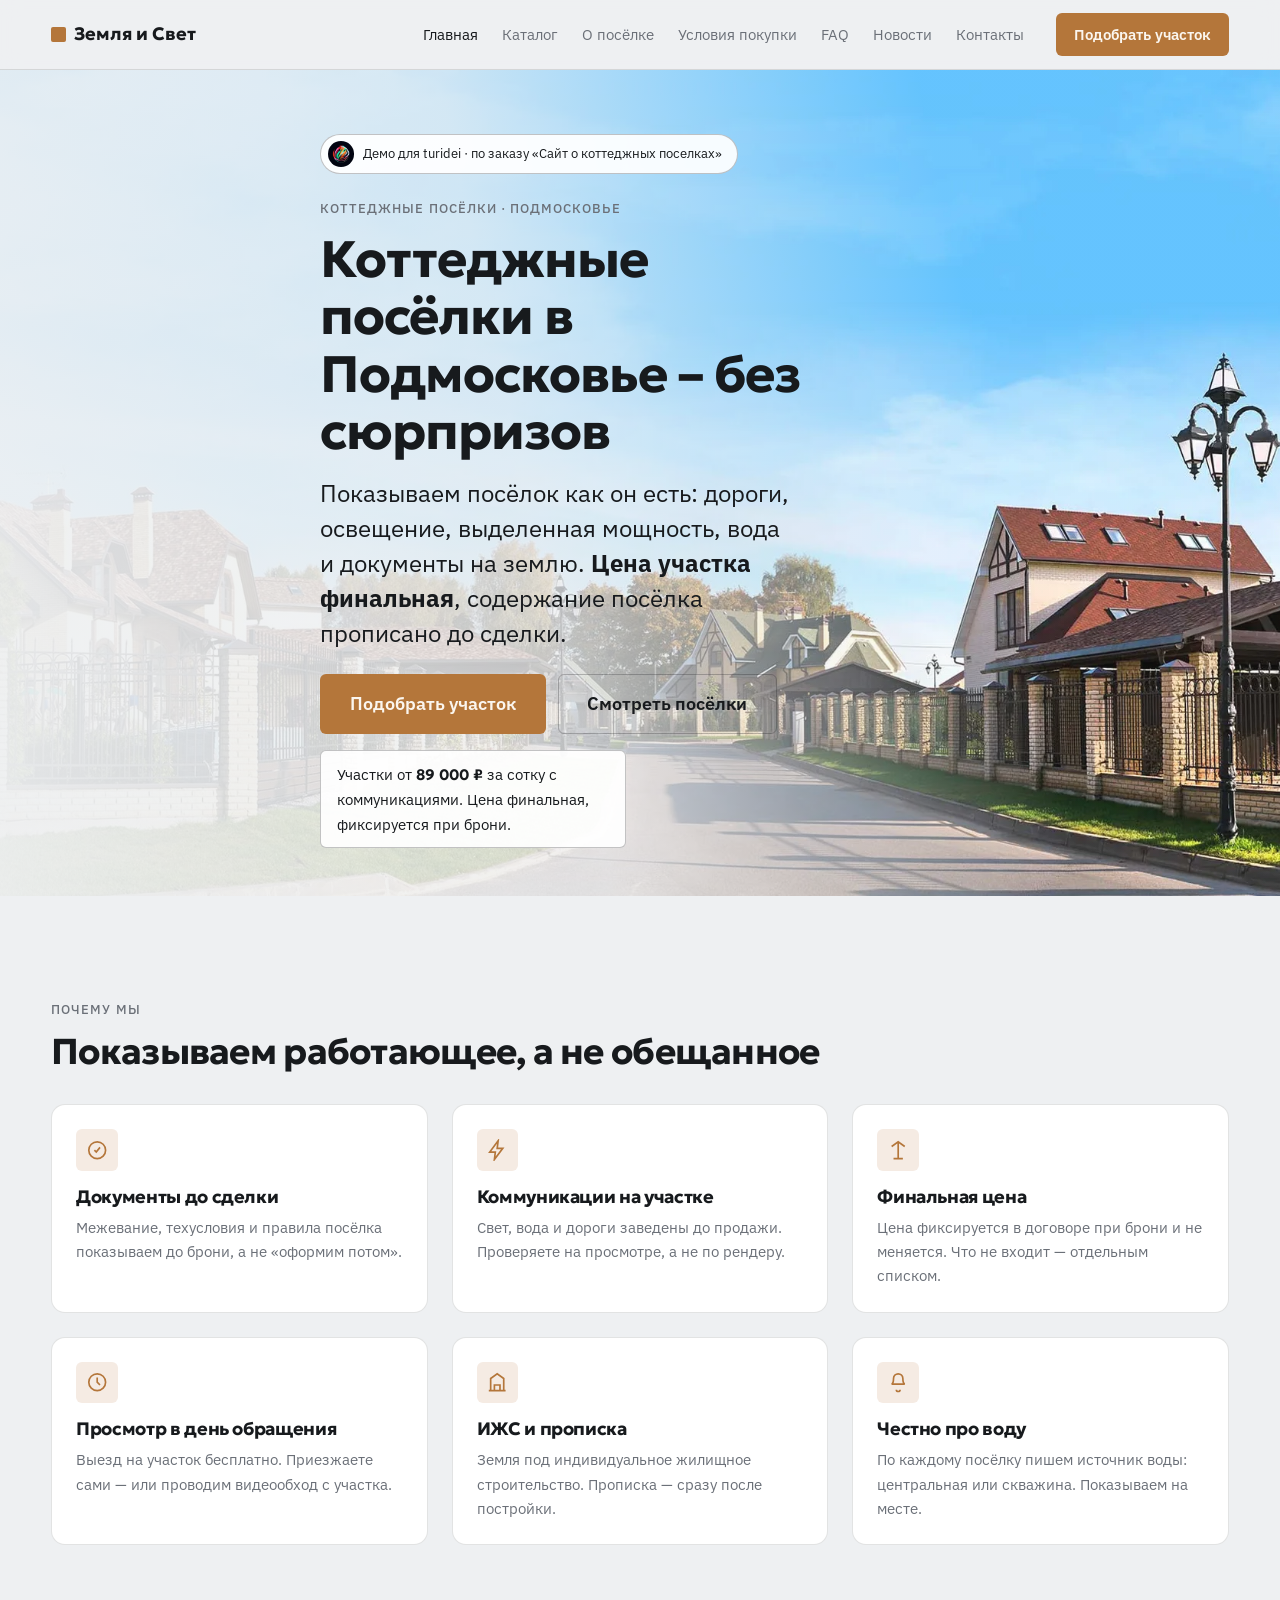
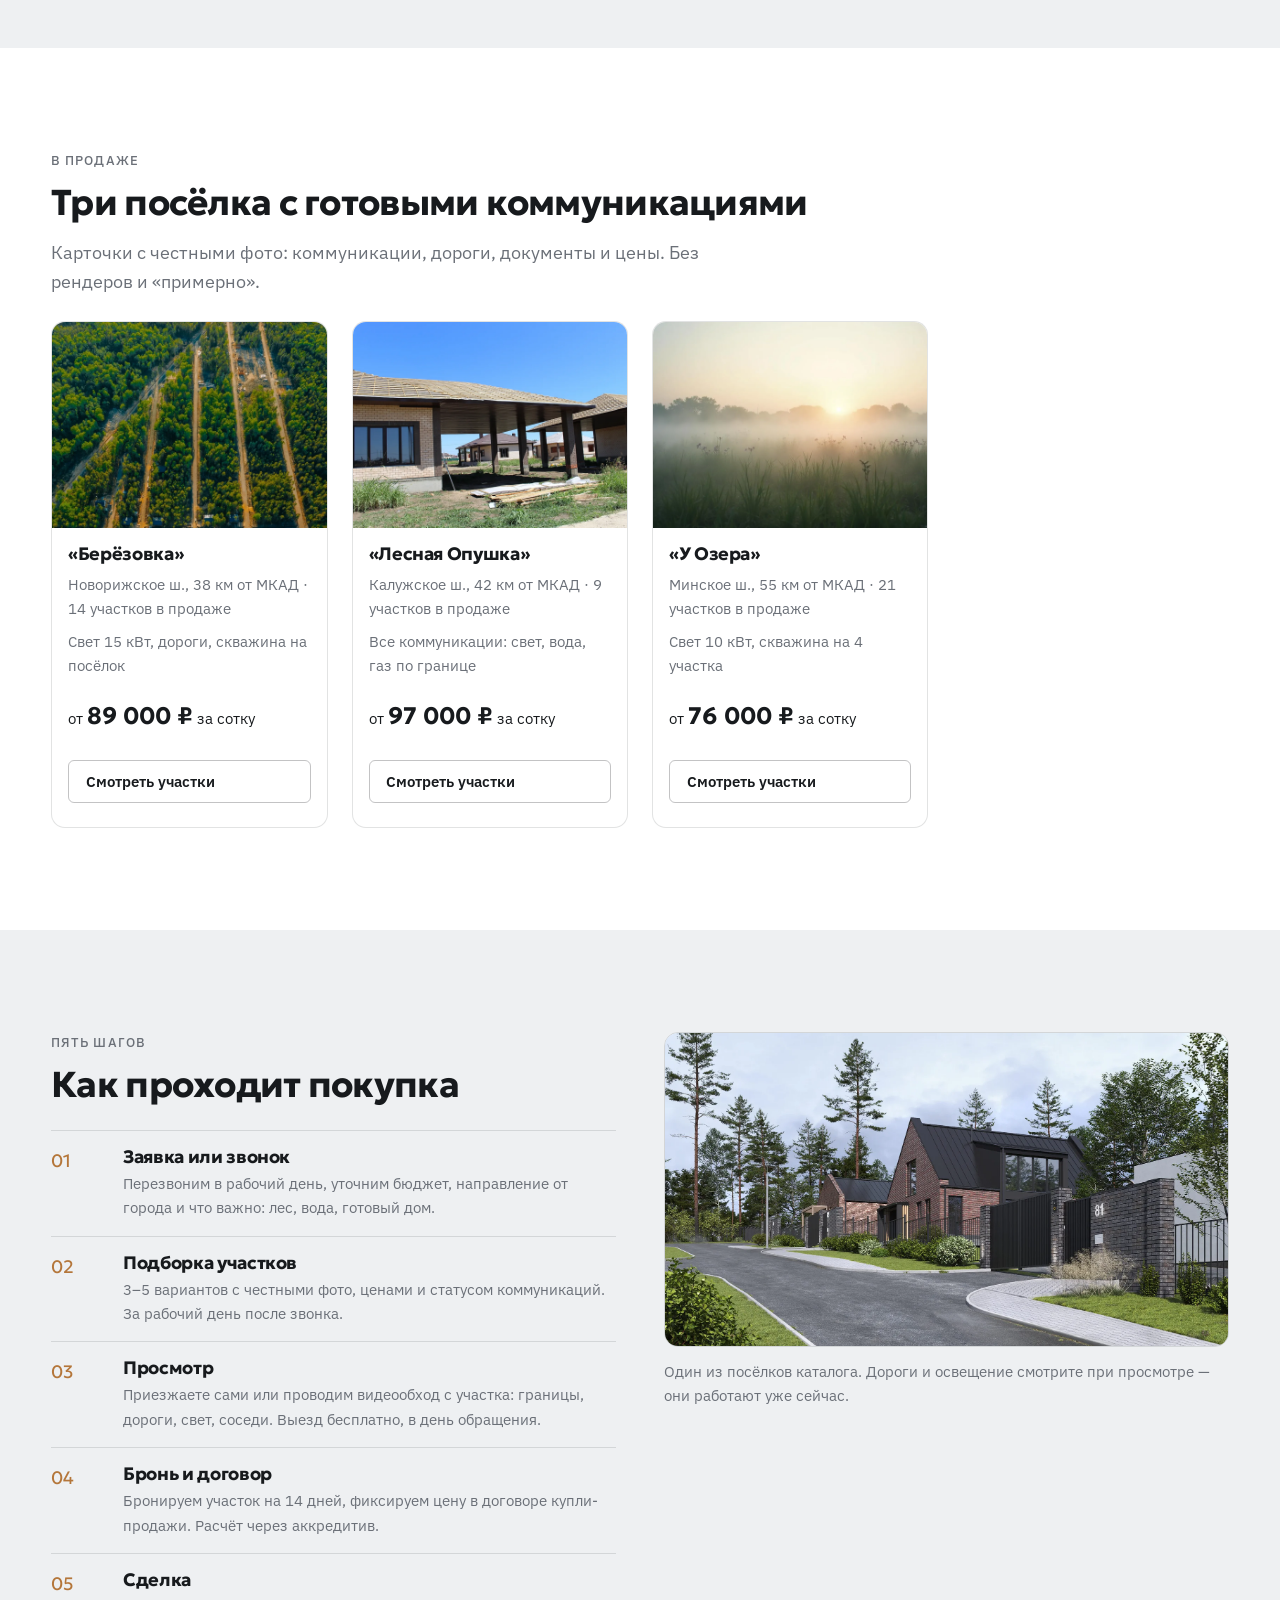
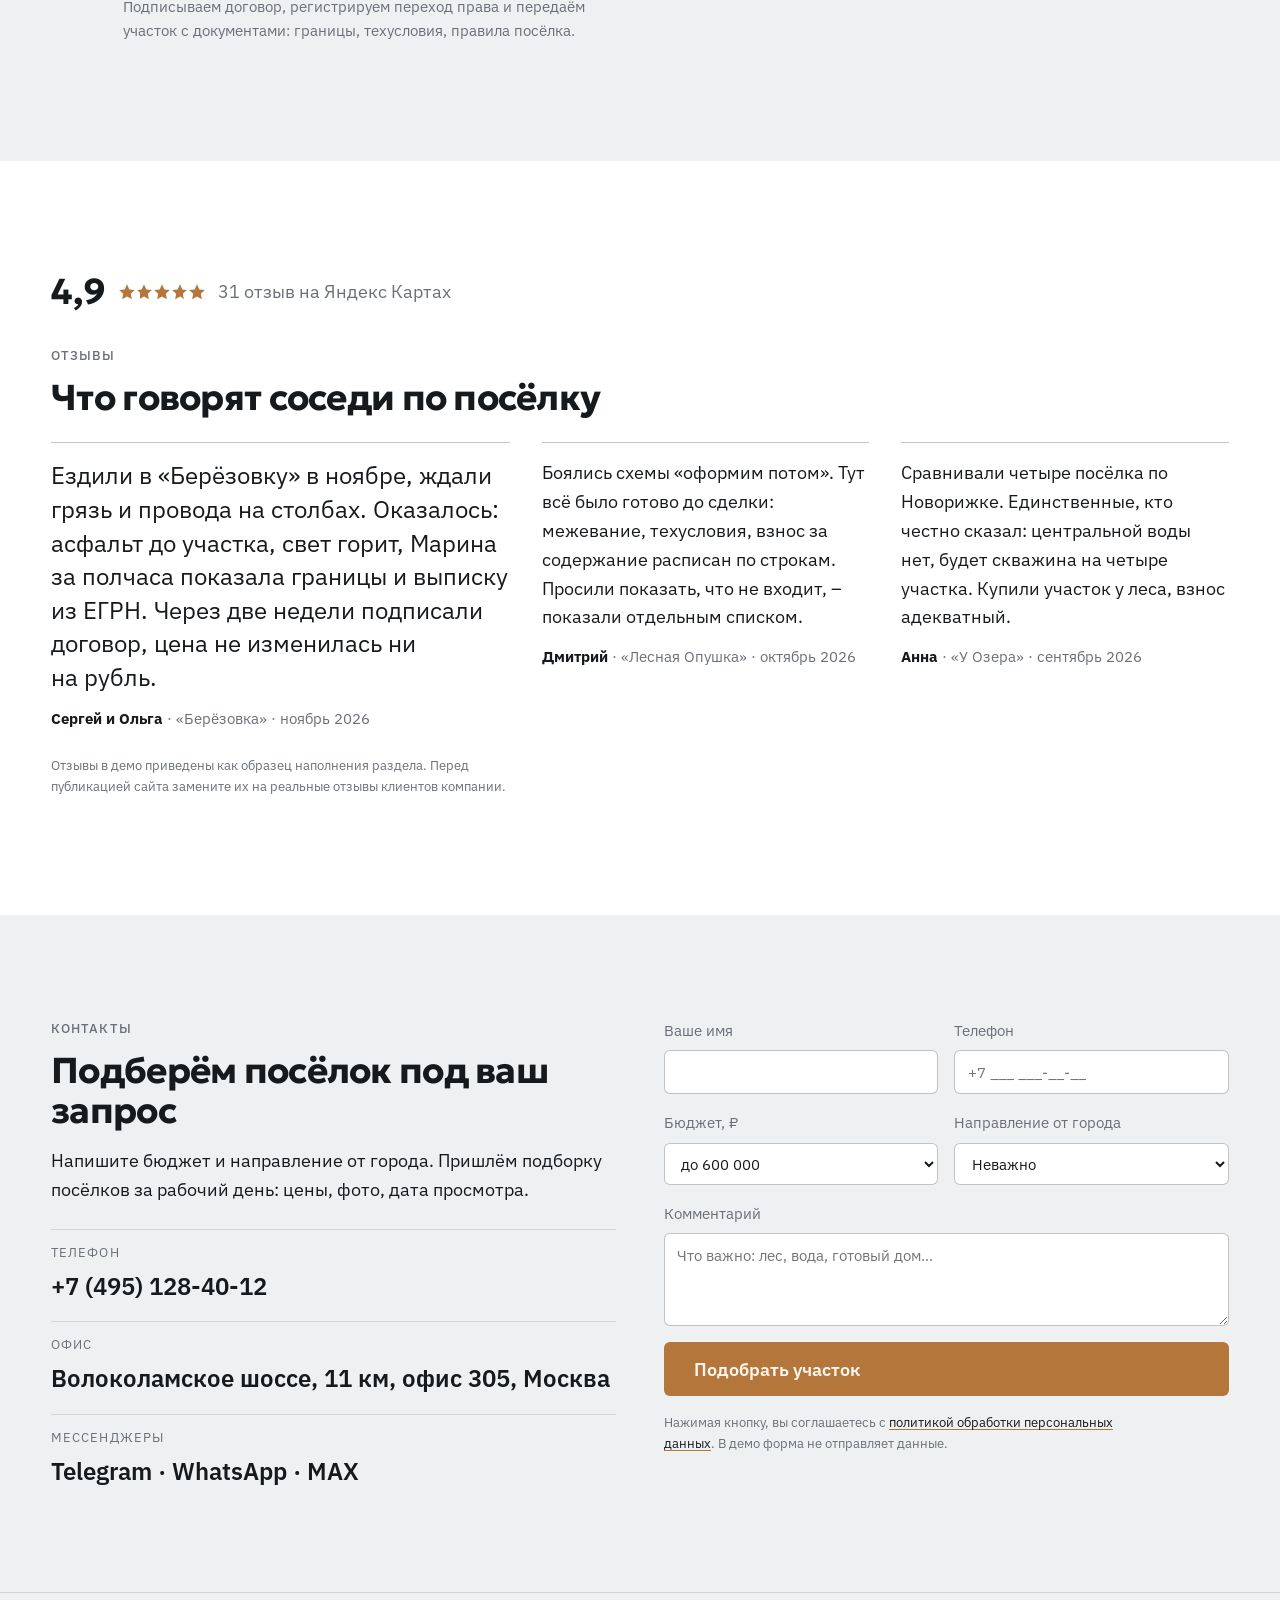
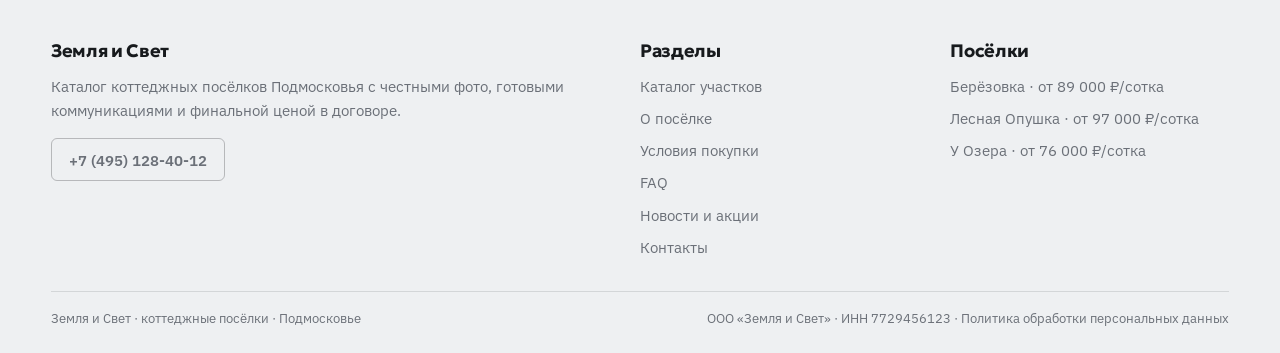
==== index.html @ a8922cd4 "Первая публикация 23.11 21:20" ====
<!DOCTYPE html>
<html lang="ru">
<head>
  <meta charset="UTF-8">
  <meta name="viewport" content="width=device-width, initial-scale=1">
  <title>Земля и Свет — коттеджные посёлки в Подмосковье с коммуникациями, участки от 89 000 ₽/сотка</title>
  <meta name="description" content="Каталог коттеджных посёлков Подмосковья: Берёзовка, Лесная Опушка, У Озера. Участки ИЖС с готовыми коммуникациями от 89 000 ₽ за сотку. Цена финальная, фиксируется в договоре.">
  <meta property="og:title" content="Земля и Свет — коттеджные посёлки в Подмосковье без сюрпризов">
  <meta property="og:description" content="Участки ИЖС с коммуникациями от 89 000 ₽/сотка. Дороги, свет, документы — показываем работающее, а не обещанное.">
  <meta property="og:type" content="website">
  <meta property="og:image" content="assets/og.jpg">
  <link rel="preconnect" href="https://fonts.googleapis.com">
  <link rel="preconnect" href="https://fonts.gstatic.com" crossorigin>
  <link href="https://fonts.googleapis.com/css2?family=Geologica:wght@500;600;700&family=IBM+Plex+Sans:wght@400;500;600&display=swap" rel="stylesheet">
  <link rel="icon" href="favicon.svg" type="image/svg+xml">
  <link rel="stylesheet" href="css/site.css">
  <style>
    /* главная: все тексты строго влево */
    main h1, main h2, main h3, main h4, main p, main li, main dd, main dt,
    main blockquote, main figcaption, main .label, main .field, main .btn, main td, main th { text-align: left; }
    /* колонка на всю ширину экрана: контент начинается от левого края */
    main .wrap, .site-header .wrap, .site-footer .wrap { width: calc(100% - 2 * var(--gutter)); }
    main h2, main .section > .wrap > .label { margin-left: 0; }
    /* преимущества: 3 колонки × 2 ряда */
    main .pros { grid-template-columns: repeat(3, 1fr); }
    @media (max-width: 900px) { main .pros { grid-template-columns: repeat(2, 1fr); } }
    @media (max-width: 560px) { main .pros { grid-template-columns: 1fr; } }
  </style>
  <script type="application/ld+json">
  {
    "@context": "https://schema.org",
    "@type": "RealEstateAgent",
    "name": "Земля и Свет",
    "description": "Каталог коттеджных посёлков Подмосковья с готовыми коммуникациями",
    "telephone": "+7 (495) 128-40-12",
    "address": { "@type": "PostalAddress", "addressLocality": "Москва", "streetAddress": "Волоколамское шоссе, 11 км, офис 305" },
    "areaServed": "Подмосковье"
  }
  </script>
</head>
<body data-nav="index">

<header class="site-header">
  <div class="wrap site-header__in">
    <a class="logo" href="index.html"><i aria-hidden="true"></i>Земля и Свет</a>
    <button class="nav-toggle" type="button" aria-expanded="false" aria-controls="site-nav">Меню</button>
    <nav class="site-nav" id="site-nav" aria-label="Основная навигация">
      <a href="index.html" data-nav="index">Главная</a>
      <a href="catalog.html" data-nav="catalog">Каталог</a>
      <a href="poselok.html" data-nav="poselok">О посёлке</a>
      <a href="terms.html" data-nav="terms">Условия покупки</a>
      <a href="faq.html" data-nav="faq">FAQ</a>
      <a href="news.html" data-nav="news">Новости</a>
      <a href="contacts.html" data-nav="contacts">Контакты</a>
    </nav>
    <a class="btn btn--sm" href="catalog.html">Подобрать участок</a>
  </div>
</header>

<main>
  <!-- HERO -->
  <section class="hero" aria-label="Коттеджные посёлки в Подмосковье">
    <div class="hero__img">
      <img src="assets/cover.webp" alt="Улица коттеджного посёлка: дома, заборы, фонари, чистая дорога" fetchpriority="high">
    </div>
    <div class="hero__scrim"></div>
    <div class="wrap hero__body">
      <p class="demo-for"><img src="assets/zakazchik.jpg" alt="">Демо для turidei · по заказу «Сайт о коттеджных поселках»</p>
      <span class="label">Коттеджные посёлки · Подмосковье</span>
      <h1>Коттеджные посёлки в Подмосковье – без сюрпризов</h1>
      <p class="lead">Показываем посёлок как он есть: дороги, освещение, выделенная мощность, вода и документы на землю. <b>Цена участка финальная</b>, содержание посёлка прописано до сделки.</p>
      <div class="hero__cta">
        <a class="btn" href="catalog.html">Подобрать участок</a>
        <a class="btn btn--ghost" href="poselok.html">Смотреть посёлки</a>
      </div>
      <p class="hero__price">Участки от <b>89 000 ₽</b> за сотку с коммуникациями. <span>Цена финальная, фиксируется при брони.</span></p>
    </div>
  </section>

  <!-- ПРЕИМУЩЕСТВА -->
  <section class="section" aria-label="Преимущества">
    <div class="wrap">
      <span class="label">Почему мы</span>
      <h2>Показываем работающее, а не обещанное</h2>
      <div class="pros" style="margin-top: var(--s6)">
        <div class="pros__item">
          <div class="pros__icon" aria-hidden="true"><svg viewBox="0 0 24 24" fill="none" stroke="currentColor" stroke-width="1.8"><path d="M9 12l2 2 4-5"/><circle cx="12" cy="12" r="9"/></svg></div>
          <h3>Документы до сделки</h3>
          <p>Межевание, техусловия и правила посёлка показываем до брони, а не «оформим потом».</p>
        </div>
        <div class="pros__item">
          <div class="pros__icon" aria-hidden="true"><svg viewBox="0 0 24 24" fill="none" stroke="currentColor" stroke-width="1.8"><path d="M13 2L4 14h6l-1 8 9-12h-6z"/></svg></div>
          <h3>Коммуникации на участке</h3>
          <p>Свет, вода и дороги заведены до продажи. Проверяете на просмотре, а не по рендеру.</p>
        </div>
        <div class="pros__item">
          <div class="pros__icon" aria-hidden="true"><svg viewBox="0 0 24 24" fill="none" stroke="currentColor" stroke-width="1.8"><path d="M12 3v18M5 8l7-5 7 5M7 21h10"/></svg></div>
          <h3>Финальная цена</h3>
          <p>Цена фиксируется в договоре при брони и не меняется. Что не входит — отдельным списком.</p>
        </div>
        <div class="pros__item">
          <div class="pros__icon" aria-hidden="true"><svg viewBox="0 0 24 24" fill="none" stroke="currentColor" stroke-width="1.8"><circle cx="12" cy="12" r="9"/><path d="M12 7v5l3 3"/></svg></div>
          <h3>Просмотр в день обращения</h3>
          <p>Выезд на участок бесплатно. Приезжаете сами — или проводим видеообход с участка.</p>
        </div>
        <div class="pros__item">
          <div class="pros__icon" aria-hidden="true"><svg viewBox="0 0 24 24" fill="none" stroke="currentColor" stroke-width="1.8"><path d="M3 21h18M5 21V8l7-5 7 5v13M9 21v-6h6v6"/></svg></div>
          <h3>ИЖС и прописка</h3>
          <p>Земля под индивидуальное жилищное строительство. Прописка — сразу после постройки.</p>
        </div>
        <div class="pros__item">
          <div class="pros__icon" aria-hidden="true"><svg viewBox="0 0 24 24" fill="none" stroke="currentColor" stroke-width="1.8"><path d="M17 8a5 5 0 10-10 0c0 5-2 6-2 6h14s-2-1-2-6M10 20a2 2 0 004 0"/></svg></div>
          <h3>Честно про воду</h3>
          <p>По каждому посёлку пишем источник воды: центральная или скважина. Показываем на месте.</p>
        </div>
      </div>
    </div>
  </section>

  <!-- КАТАЛОГ ПОСЁЛКОВ -->
  <section class="section section--surface" aria-label="Посёлки в продаже">
    <div class="wrap">
      <span class="label">В продаже</span>
      <h2>Три посёлка с готовыми коммуникациями</h2>
      <p class="muted">Карточки с честными фото: коммуникации, дороги, документы и цены. Без рендеров и «примерно».</p>
      <div class="cards" id="village-cards" style="margin-top: var(--s5)"></div>
    </div>
  </section>

  <!-- КАК ПОКУПАЕМ -->
  <section class="section" aria-label="Как проходит покупка">
    <div class="wrap two-col">
      <div>
        <span class="label">Пять шагов</span>
        <h2>Как проходит покупка</h2>
        <ol class="steps" style="margin-top: var(--s5)">
          <li><div><h3>Заявка или звонок</h3><p>Перезвоним в рабочий день, уточним бюджет, направление от города и что важно: лес, вода, готовый дом.</p></div></li>
          <li><div><h3>Подборка участков</h3><p>3–5 вариантов с честными фото, ценами и статусом коммуникаций. За рабочий день после звонка.</p></div></li>
          <li><div><h3>Просмотр</h3><p>Приезжаете сами или проводим видеообход с участка: границы, дороги, свет, соседи. Выезд бесплатно, в день обращения.</p></div></li>
          <li><div><h3>Бронь и договор</h3><p>Бронируем участок на 14 дней, фиксируем цену в договоре купли-продажи. Расчёт через аккредитив.</p></div></li>
          <li><div><h3>Сделка</h3><p>Подписываем договор, регистрируем переход права и передаём участок с документами: границы, техусловия, правила посёлка.</p></div></li>
        </ol>
      </div>
      <figure class="figure">
        <img src="assets/house.webp" alt="Улица посёлка с домами: заборы, фонари, подъезд" loading="lazy">
        <figcaption>Один из посёлков каталога. Дороги и освещение смотрите при просмотре — они работают уже сейчас.</figcaption>
      </figure>
    </div>
  </section>

  <!-- ОТЗЫВЫ -->
  <section class="section section--surface" aria-label="Отзывы покупателей">
    <div class="wrap">
      <div class="reviews__rating">
        <span class="reviews__num">4,9</span>
        <span class="stars" role="img" aria-label="Оценка 4,9 из 5"></span>
        <span class="muted">31 отзыв на Яндекс Картах</span>
      </div>
      <span class="label">Отзывы</span>
      <h2>Что говорят соседи по посёлку</h2>
      <div class="reviews" id="review-list" style="margin-top: var(--s5)"></div>
      <p class="muted" style="margin-top: var(--s5); font-size: var(--t-xs)">Отзывы в демо приведены как образец наполнения раздела. Перед публикацией сайта замените их на реальные отзывы клиентов компании.</p>
    </div>
  </section>

  <!-- КОНТАКТ + ФОРМА -->
  <section class="section" id="zayavka" aria-label="Оставить заявку">
    <div class="wrap contact-grid">
      <div>
        <span class="label">Контакты</span>
        <h2>Подберём посёлок под ваш запрос</h2>
        <p>Напишите бюджет и направление от города. Пришлём подборку посёлков за рабочий день: цены, фото, дата просмотра.</p>
        <dl class="contact-list" style="margin-top: var(--s5)">
          <div><dt>Телефон</dt><dd><a href="tel:+74951284012">+7 (495) 128-40-12</a></dd></div>
          <div><dt>Офис</dt><dd>Волоколамское шоссе, 11 км, офис 305, Москва</dd></div>
          <div><dt>Мессенджеры</dt><dd><a href="https://t.me/zemlya_i_svet" rel="noopener">Telegram</a> · <a href="https://wa.me/74951284012" rel="noopener">WhatsApp</a> · <a href="https://max.ru/zemlya_i_svet" rel="noopener">MAX</a></dd></div>
        </dl>
      </div>
      <form class="form" data-demo-form action="#" method="post" aria-label="Форма заявки">
        <div class="form__fields" style="display: grid; gap: var(--s4)">
          <div class="form__row">
            <label class="field"><span>Ваше имя</span><input type="text" name="name" required autocomplete="name"></label>
            <label class="field"><span>Телефон</span><input type="tel" name="phone" required autocomplete="tel" placeholder="+7 ___ ___-__-__"></label>
          </div>
          <div class="form__row">
            <label class="field"><span>Бюджет, ₽</span>
              <select name="budget">
                <option>до 600 000</option>
                <option>600 000 – 900 000</option>
                <option>900 000 – 1 500 000</option>
                <option>с домом, от 8 000 000</option>
              </select>
            </label>
            <label class="field"><span>Направление от города</span>
              <select name="dir">
                <option>Неважно</option>
                <option>Новорижское шоссе</option>
                <option>Калужское шоссе</option>
                <option>Минское шоссе</option>
              </select>
            </label>
          </div>
          <label class="field"><span>Комментарий</span><textarea name="msg" rows="3" placeholder="Что важно: лес, вода, готовый дом…"></textarea></label>
          <button class="btn" type="submit">Подобрать участок</button>
          <p class="form__note">Нажимая кнопку, вы соглашаетесь с <a href="#politika">политикой обработки персональных данных</a>. В демо форма не отправляет данные.</p>
        </div>
        <p class="form__ok" role="status">Заявка принята. В рабочий день перезвоним, уточним запрос и пришлём подборку посёлков с ценами и датой просмотра.</p>
      </form>
    </div>
  </section>
</main>

<footer class="site-footer">
  <div class="wrap">
    <div class="site-footer__grid">
      <div>
        <h4>Земля и Свет</h4>
        <p class="muted">Каталог коттеджных посёлков Подмосковья с честными фото, готовыми коммуникациями и финальной ценой в договоре.</p>
        <a class="btn btn--ghost btn--sm" href="tel:+74951284012">+7 (495) 128-40-12</a>
      </div>
      <nav aria-label="Разделы сайта">
        <h4>Разделы</h4>
        <ul>
          <li><a href="catalog.html">Каталог участков</a></li>
          <li><a href="poselok.html">О посёлке</a></li>
          <li><a href="terms.html">Условия покупки</a></li>
          <li><a href="faq.html">FAQ</a></li>
          <li><a href="news.html">Новости и акции</a></li>
          <li><a href="contacts.html">Контакты</a></li>
        </ul>
      </nav>
      <nav aria-label="Посёлки">
        <h4>Посёлки</h4>
        <ul>
          <li><a href="catalog.html?village=berezovka">Берёзовка · от 89 000 ₽/сотка</a></li>
          <li><a href="catalog.html?village=lesnaya">Лесная Опушка · от 97 000 ₽/сотка</a></li>
          <li><a href="catalog.html?village=ozero">У Озера · от 76 000 ₽/сотка</a></li>
        </ul>
      </nav>
    </div>
    <div class="site-footer__foot">
      <span>Земля и Свет · коттеджные посёлки · Подмосковье</span>
      <span>ООО «Земля и Свет» · ИНН 7729456123 · <a href="#politika">Политика обработки персональных данных</a></span>
    </div>
  </div>
</footer>

<script src="js/data.js"></script>
<script>
  // карточки посёлков и отзывы рендерятся из единых данных
  (function () {
    var fmt = function (n) { return n.toLocaleString("ru-RU"); };
    document.getElementById("village-cards").innerHTML = window.SITE.villages.map(function (v) {
      return '<article class="card">' +
        '<div class="card__img"><img src="' + v.img + '" alt="Посёлок «' + v.name + '», ' + v.dir + '" loading="lazy"></div>' +
        '<div class="card__body">' +
        '<h3 class="card__title">«' + v.name + '»</h3>' +
        '<p class="card__meta">' + v.dir + ' · ' + v.lots + ' участков в продаже</p>' +
        '<p class="card__meta">' + v.comm + '</p>' +
        '<p class="card__price">от <b>' + fmt(v.priceFrom) + ' ₽</b> за сотку</p>' +
        '<a class="btn btn--ghost btn--sm" href="catalog.html?village=' + v.id + '">Смотреть участки</a>' +
        '</div></article>';
    }).join("");

    document.getElementById("review-list").innerHTML = window.SITE.reviews.map(function (r) {
      return '<figure class="reviews__item' + (r.big ? ' reviews__item--big' : '') + '">' +
        '<blockquote>' + r.text + '</blockquote>' +
        '<figcaption><b>' + r.name + '</b> · ' + r.where + ' · ' + r.when + '</figcaption></figure>';
    }).join("");
  })();
</script>
<script src="js/site.js"></script>
</body>
</html>
---- css/site.css ----
/* ============================================================================
   site.css – «Земля и Свет», каталог коттеджных посёлков Подмосковья
   Палитра «Бумага и дерево». Одна гарнитура для заголовков, одна для текста.
   ========================================================================== */
:root {
  --canvas: #eef0f2;
  --surface: #ffffff;
  --ink: #171a1d;
  --ink-soft: #6b7078;
  --accent: #b4763a;
  --accent-ink: #fbf6ef;
  --hair: rgb(23 26 29 / .12);
  --hair-strong: rgb(23 26 29 / .26);
  --font-display: "Geologica", "Arial", system-ui, sans-serif;
  --font-text: "IBM Plex Sans", "Segoe UI", system-ui, sans-serif;
  --t-xs: clamp(0.75rem, 0.72rem + 0.15vw, 0.82rem);
  --t-sm: clamp(0.875rem, 0.84rem + 0.18vw, 0.95rem);
  --t-base: clamp(1rem, 0.96rem + 0.22vw, 1.125rem);
  --t-lg: clamp(1.2rem, 1.1rem + 0.5vw, 1.5rem);
  --t-xl: clamp(1.6rem, 1.35rem + 1.2vw, 2.25rem);
  --t-2xl: clamp(2rem, 1.5rem + 2.4vw, 3.2rem);
  --s1: .25rem; --s2: .5rem; --s3: .75rem; --s4: 1rem; --s5: 1.5rem;
  --s6: 2rem; --s7: 3rem; --s8: 4rem; --s9: 6rem;
  --gutter: clamp(1.25rem, 4vw, 4rem);
  --section: clamp(3.5rem, 8vw, 7rem);
  --radius: 6px;
  --radius-lg: 14px;
  --shadow: 0 1px 2px rgb(23 26 29 / .08), 0 6px 18px rgb(23 26 29 / .08);
  --shadow-lg: 0 2px 6px rgb(23 26 29 / .10), 0 18px 48px rgb(23 26 29 / .14);
  --measure: 62ch;
}

*, *::before, *::after { box-sizing: border-box; }
html { scroll-behavior: smooth; }
body {
  margin: 0;
  background: var(--canvas);
  color: var(--ink);
  font-family: var(--font-text);
  font-size: var(--t-base);
  line-height: 1.6;
  -webkit-font-smoothing: antialiased;
}
img { max-width: 100%; height: auto; display: block; }
a { color: var(--ink); text-decoration-color: var(--accent); text-underline-offset: .18em; }
a:hover { color: var(--accent); }
h1, h2, h3, h4 { font-family: var(--font-display); line-height: 1.12; margin: 0 0 var(--s4); letter-spacing: -0.02em; }
h1 { font-size: var(--t-2xl); }
h2 { font-size: var(--t-xl); }
h3 { font-size: var(--t-lg); }
p { margin: 0 0 var(--s4); max-width: var(--measure); }

.wrap { width: min(100% - 2 * var(--gutter), 76rem); margin-inline: auto; }
.section { padding-block: var(--section); }
.section--tight { padding-block: calc(var(--section) / 2); }
.section--surface { background: var(--surface); }

.label {
  display: block; font-size: var(--t-xs); letter-spacing: .08em; text-transform: uppercase;
  color: var(--ink-soft); font-weight: 500; margin-bottom: var(--s3);
}
.lead { font-size: var(--t-lg); line-height: 1.45; }
.muted { color: var(--ink-soft); }

/* ---- кнопки ---------------------------------------------------------------- */
.btn {
  display: inline-block; padding: .8em 1.6em; border: 1px solid transparent; border-radius: var(--radius);
  background: var(--accent); color: var(--accent-ink); font-weight: 600; font-size: var(--t-base);
  font-family: var(--font-text); text-decoration: none; cursor: pointer; text-align: center;
  transition: transform .15s ease, box-shadow .15s ease;
}
.btn:hover { transform: translateY(-1px); box-shadow: var(--shadow); color: var(--accent-ink); }
.btn--ghost { background: transparent; color: var(--ink); border-color: var(--hair-strong); }
.btn--ghost:hover { color: var(--accent); border-color: var(--accent); }
.btn--sm { padding: .55em 1.1em; font-size: var(--t-sm); }
.btn--block { display: block; width: 100%; }

/* ---- шапка ----------------------------------------------------------------- */
.site-header {
  position: sticky; top: 0; z-index: 50;
  background: color-mix(in oklab, var(--canvas) 88%, transparent);
  backdrop-filter: blur(10px);
  border-bottom: 1px solid var(--hair);
}
.site-header__in { display: flex; align-items: center; gap: var(--s5); padding-block: .8rem; }
.logo { font-family: var(--font-display); font-weight: 700; font-size: var(--t-base); text-decoration: none; display: inline-flex; align-items: center; gap: .5rem; }
.logo i { width: .8em; height: .8em; background: var(--accent); display: inline-block; border-radius: 2px; }
.site-nav { display: flex; gap: var(--s5); margin-left: auto; font-size: var(--t-sm); }
.site-nav a { text-decoration: none; color: var(--ink-soft); }
.site-nav a:hover, .site-nav a[aria-current] { color: var(--ink); }
.site-header .btn { margin-left: var(--s2); }
.nav-toggle { display: none; }

@media (max-width: 900px) {
  .site-header__in { flex-wrap: wrap; }
  .nav-toggle {
    display: inline-flex; margin-left: auto; background: none; border: 1px solid var(--hair-strong);
    border-radius: var(--radius); padding: .45rem .7rem; font: inherit; font-size: var(--t-sm); cursor: pointer;
  }
  .site-nav {
    display: none; flex-direction: column; gap: var(--s3); width: 100%;
    padding-block: var(--s3); border-top: 1px solid var(--hair);
  }
  .site-nav.is-open { display: flex; }
  .site-header .btn { display: none; }
}

/* ---- подвал ---------------------------------------------------------------- */
.site-footer { border-top: 1px solid var(--hair); padding-block: var(--s7) var(--s5); font-size: var(--t-sm); }
.site-footer__grid { display: grid; grid-template-columns: 2fr 1fr 1fr; gap: var(--s6); }
.site-footer h4 { font-size: var(--t-base); margin-bottom: var(--s3); }
.site-footer ul { list-style: none; margin: 0; padding: 0; display: grid; gap: var(--s2); }
.site-footer a { text-decoration: none; color: var(--ink-soft); }
.site-footer a:hover { color: var(--accent); }
.site-footer__foot { margin-top: var(--s6); padding-top: var(--s4); border-top: 1px solid var(--hair); color: var(--ink-soft); font-size: var(--t-xs); display: flex; flex-wrap: wrap; gap: var(--s3) var(--s6); justify-content: space-between; }
@media (max-width: 760px) { .site-footer__grid { grid-template-columns: 1fr; } }

/* ---- hero ------------------------------------------------------------------ */
.hero { position: relative; min-height: min(88svh, 46rem); display: flex; align-items: flex-end; overflow: clip; }
.hero__img { position: absolute; inset: 0; }
.hero__img img { width: 100%; height: 100%; object-fit: cover; object-position: 62% 50%; }
.hero__scrim { position: absolute; inset: 0; background: linear-gradient(78deg, rgb(238 240 242 / .96) 0%, rgb(238 240 242 / .78) 42%, rgb(238 240 242 / .05) 75%); }
.hero__body { position: relative; padding-block: var(--s8) var(--s6); max-width: 40rem; }
.hero h1 { font-size: var(--t-2xl); max-width: 15ch; }
.hero .lead { max-width: 34ch; }
.hero__cta { display: flex; flex-wrap: wrap; gap: var(--s3); align-items: center; margin-top: var(--s5); }
.hero__price {
  margin-top: var(--s4); padding: .7rem 1rem; background: rgb(255 255 255 / .92);
  border: 1px solid var(--hair-strong); border-radius: var(--radius); max-width: 34ch; font-size: var(--t-sm);
}
.hero__price b { font-family: var(--font-display); white-space: nowrap; }

/* ---- преимущества: иконки + текст ------------------------------------------ */
.pros { display: grid; grid-template-columns: repeat(auto-fit, minmax(15rem, 1fr)); gap: var(--s5); }
.pros__item { background: var(--surface); border: 1px solid var(--hair); border-radius: var(--radius-lg); padding: var(--s5); }
.pros__icon { width: 2.6rem; height: 2.6rem; border-radius: var(--radius); background: color-mix(in oklab, var(--accent) 14%, var(--surface)); color: var(--accent); display: grid; place-items: center; margin-bottom: var(--s4); }
.pros__icon svg { width: 1.4rem; height: 1.4rem; }
.pros__item h3 { font-size: var(--t-base); margin-bottom: var(--s2); }
.pros__item p { font-size: var(--t-sm); color: var(--ink-soft); margin: 0; }

/* ---- карточки участков/посёлков -------------------------------------------- */
.cards { display: grid; grid-template-columns: repeat(auto-fill, minmax(17rem, 1fr)); gap: var(--s5); }
.card {
  background: var(--surface); border: 1px solid var(--hair); border-radius: var(--radius-lg);
  overflow: hidden; display: flex; flex-direction: column; transition: transform .15s ease, box-shadow .15s ease;
}
.card:hover { transform: translateY(-2px); box-shadow: var(--shadow-lg); }
.card__img { aspect-ratio: 4 / 3; overflow: hidden; }
.card__img img { width: 100%; height: 100%; object-fit: cover; }
.card__body { padding: var(--s4) var(--s4) var(--s5); display: flex; flex-direction: column; gap: var(--s2); flex: 1; }
.card__title { font-family: var(--font-display); font-size: var(--t-base); margin: 0; }
.card__meta { font-size: var(--t-sm); color: var(--ink-soft); margin: 0; }
.card__price { margin-top: auto; padding-top: var(--s3); font-size: var(--t-sm); }
.card__price b { font-family: var(--font-display); font-size: var(--t-lg); white-space: nowrap; }

/* ---- фильтры каталога ------------------------------------------------------- */
.filters { background: var(--surface); border: 1px solid var(--hair); border-radius: var(--radius-lg); padding: var(--s5); margin-bottom: var(--s6); }
.filters__grid { display: grid; grid-template-columns: repeat(auto-fit, minmax(11rem, 1fr)); gap: var(--s4); align-items: end; }
.field { display: grid; gap: var(--s2); font-size: var(--t-sm); }
.field span { color: var(--ink-soft); }
.field input, .field select, .field textarea {
  font: inherit; padding: .6em .8em; border: 1px solid var(--hair-strong); border-radius: var(--radius);
  background: var(--surface); color: var(--ink); width: 100%;
}
.field input:focus, .field select:focus, .field textarea:focus { outline: 2px solid var(--accent); outline-offset: -1px; }
.filters__result { margin-top: var(--s4); font-size: var(--t-sm); color: var(--ink-soft); }

/* ---- детальная страница ----------------------------------------------------- */
.gallery { display: grid; grid-template-columns: 2fr 1fr 1fr; grid-template-rows: repeat(2, 1fr); gap: var(--s3); }
.gallery__item { overflow: hidden; border-radius: var(--radius); border: 1px solid var(--hair); }
.gallery__item img { width: 100%; height: 100%; object-fit: cover; }
.gallery__item:first-child { grid-row: 1 / span 2; }
@media (max-width: 700px) { .gallery { grid-template-columns: 1fr 1fr; } .gallery__item:first-child { grid-column: 1 / -1; grid-row: auto; } }
.specs { display: grid; grid-template-columns: repeat(auto-fit, minmax(13rem, 1fr)); gap: var(--s3) var(--s6); }
.specs div { padding-block: var(--s3); border-top: 1px solid var(--hair); font-size: var(--t-sm); }
.specs dt { color: var(--ink-soft); }
.specs dd { margin: var(--s1) 0 0; font-weight: 600; }
.breadcrumbs { font-size: var(--t-xs); color: var(--ink-soft); margin-bottom: var(--s4); }
.breadcrumbs a { color: var(--ink-soft); text-decoration: none; }
.breadcrumbs a:hover { color: var(--accent); }

/* ---- формы ------------------------------------------------------------------ */
.form { display: grid; gap: var(--s4); }
.form__row { display: grid; grid-template-columns: 1fr 1fr; gap: var(--s4); }
@media (max-width: 600px) { .form__row { grid-template-columns: 1fr; } }
.form__note { font-size: var(--t-xs); color: var(--ink-soft); }
.form__ok { display: none; padding: var(--s4) var(--s5); border: 1px solid color-mix(in oklab, var(--accent) 45%, transparent); background: color-mix(in oklab, var(--accent) 10%, var(--surface)); border-radius: var(--radius); }
.form.is-sent .form__ok { display: block; }
.form.is-sent .form__fields { display: none; }

/* ---- отзывы ----------------------------------------------------------------- */
.reviews { display: grid; grid-template-columns: 1.4fr 1fr 1fr; gap: var(--s6); }
.reviews__item { margin: 0; padding-top: var(--s4); border-top: 1px solid var(--hair-strong); }
.reviews__item--big blockquote { font-size: var(--t-lg); line-height: 1.4; }
.reviews blockquote { margin: 0; text-wrap: pretty; }
.reviews figcaption { margin-top: var(--s3); font-size: var(--t-sm); color: var(--ink-soft); }
.reviews figcaption b { color: var(--ink); }
.reviews__rating { display: flex; align-items: center; gap: var(--s3); margin-bottom: var(--s5); }
.reviews__num { font-family: var(--font-display); font-weight: 700; font-size: var(--t-xl); }
.stars { --r: 5; --size: 1.1rem; display: inline-block; width: calc(var(--size) * 5); height: var(--size);
  background: linear-gradient(90deg, var(--accent) calc(var(--r) / 5 * 100%), var(--hair-strong) 0);
  -webkit-mask: url("data:image/svg+xml,%3Csvg xmlns='http://www.w3.org/2000/svg' viewBox='0 0 20 20'%3E%3Cpath d='M10 1.5l2.6 5.6 6.1.7-4.5 4.2 1.2 6L10 15l-5.4 3 1.2-6L1.3 7.8l6.1-.7z'/%3E%3C/svg%3E") 0 0 / var(--size) var(--size) repeat-x;
  mask: url("data:image/svg+xml,%3Csvg xmlns='http://www.w3.org/2000/svg' viewBox='0 0 20 20'%3E%3Cpath d='M10 1.5l2.6 5.6 6.1.7-4.5 4.2 1.2 6L10 15l-5.4 3 1.2-6L1.3 7.8l6.1-.7z'/%3E%3C/svg%3E") 0 0 / var(--size) var(--size) repeat-x; }
@media (max-width: 800px) { .reviews { grid-template-columns: 1fr; } }

/* ---- FAQ -------------------------------------------------------------------- */
.faq details { border-top: 1px solid var(--hair); }
.faq summary { cursor: pointer; padding: var(--s4) 0; font-weight: 600; font-size: var(--t-base); list-style: none; display: flex; justify-content: space-between; gap: var(--s4); }
.faq summary::-webkit-details-marker { display: none; }
.faq summary::after { content: "+"; font-family: var(--font-display); color: var(--accent); flex: none; }
.faq details[open] summary::after { content: "–"; }
.faq details p { padding-bottom: var(--s4); color: var(--ink-soft); margin: 0; }

/* ---- новости ---------------------------------------------------------------- */
.news-list { display: grid; gap: var(--s4); }
.news-item { display: grid; grid-template-columns: 7rem 1fr; gap: var(--s5); padding-block: var(--s4); border-top: 1px solid var(--hair); }
.news-item time { font-size: var(--t-xs); color: var(--ink-soft); text-transform: uppercase; letter-spacing: .06em; padding-top: .3em; }
.news-item h3 { font-size: var(--t-base); margin-bottom: var(--s2); }
.news-item p { font-size: var(--t-sm); color: var(--ink-soft); margin: 0; }
@media (max-width: 600px) { .news-item { grid-template-columns: 1fr; gap: var(--s2); } }

/* ---- карта и контакты -------------------------------------------------------- */
.map { border: 1px solid var(--hair-strong); border-radius: var(--radius-lg); overflow: hidden; }
.map iframe { display: block; width: 100%; height: 26rem; border: 0; }
.contact-grid { display: grid; grid-template-columns: 1fr 1fr; gap: var(--s7); align-items: start; }
@media (max-width: 800px) { .contact-grid { grid-template-columns: 1fr; } }
.contact-list { display: grid; gap: var(--s4); margin: 0; }
.contact-list div { padding-top: var(--s3); border-top: 1px solid var(--hair); }
.contact-list dt { font-size: var(--t-xs); text-transform: uppercase; letter-spacing: .08em; color: var(--ink-soft); }
.contact-list dd { margin: var(--s1) 0 0; font-weight: 600; font-size: var(--t-lg); }
.contact-list a { text-decoration: none; }

/* ---- плашка демо (только показ заказчику) ----------------------------------- */
.demo-for { display: inline-flex; align-items: center; gap: .55rem; margin-bottom: var(--s5); padding: .4rem .95rem .4rem .45rem;
  background: rgb(255 255 255 / .92); border: 1px solid var(--hair-strong); border-radius: 999px;
  font-size: var(--t-xs); color: var(--ink); max-width: 100%; }
.demo-for img { width: 1.6rem; height: 1.6rem; border-radius: 50%; object-fit: cover; flex: none; }

/* ---- прочее ----------------------------------------------------------------- */
.two-col { display: grid; grid-template-columns: 1fr 1fr; gap: var(--s7); align-items: start; }
@media (max-width: 800px) { .two-col { grid-template-columns: 1fr; } }
.figure { margin: 0; }
.figure img { border-radius: var(--radius-lg); border: 1px solid var(--hair); width: 100%; }
.figure figcaption { margin-top: var(--s3); font-size: var(--t-sm); color: var(--ink-soft); }
.steps { counter-reset: step; list-style: none; margin: 0; padding: 0; display: grid; gap: 0; }
.steps li { counter-increment: step; padding: var(--s4) 0; border-top: 1px solid var(--hair); display: grid; grid-template-columns: 3.5rem 1fr; gap: var(--s4); }
.steps li::before { content: counter(step, decimal-leading-zero); font-family: var(--font-display); color: var(--accent); }
.steps h3 { font-size: var(--t-base); margin-bottom: var(--s1); }
.steps p { font-size: var(--t-sm); color: var(--ink-soft); margin: 0; }
.notice { padding: var(--s4) var(--s5); border: 1px solid var(--hair-strong); border-left: 3px solid var(--accent); background: var(--surface); border-radius: var(--radius); font-size: var(--t-sm); }
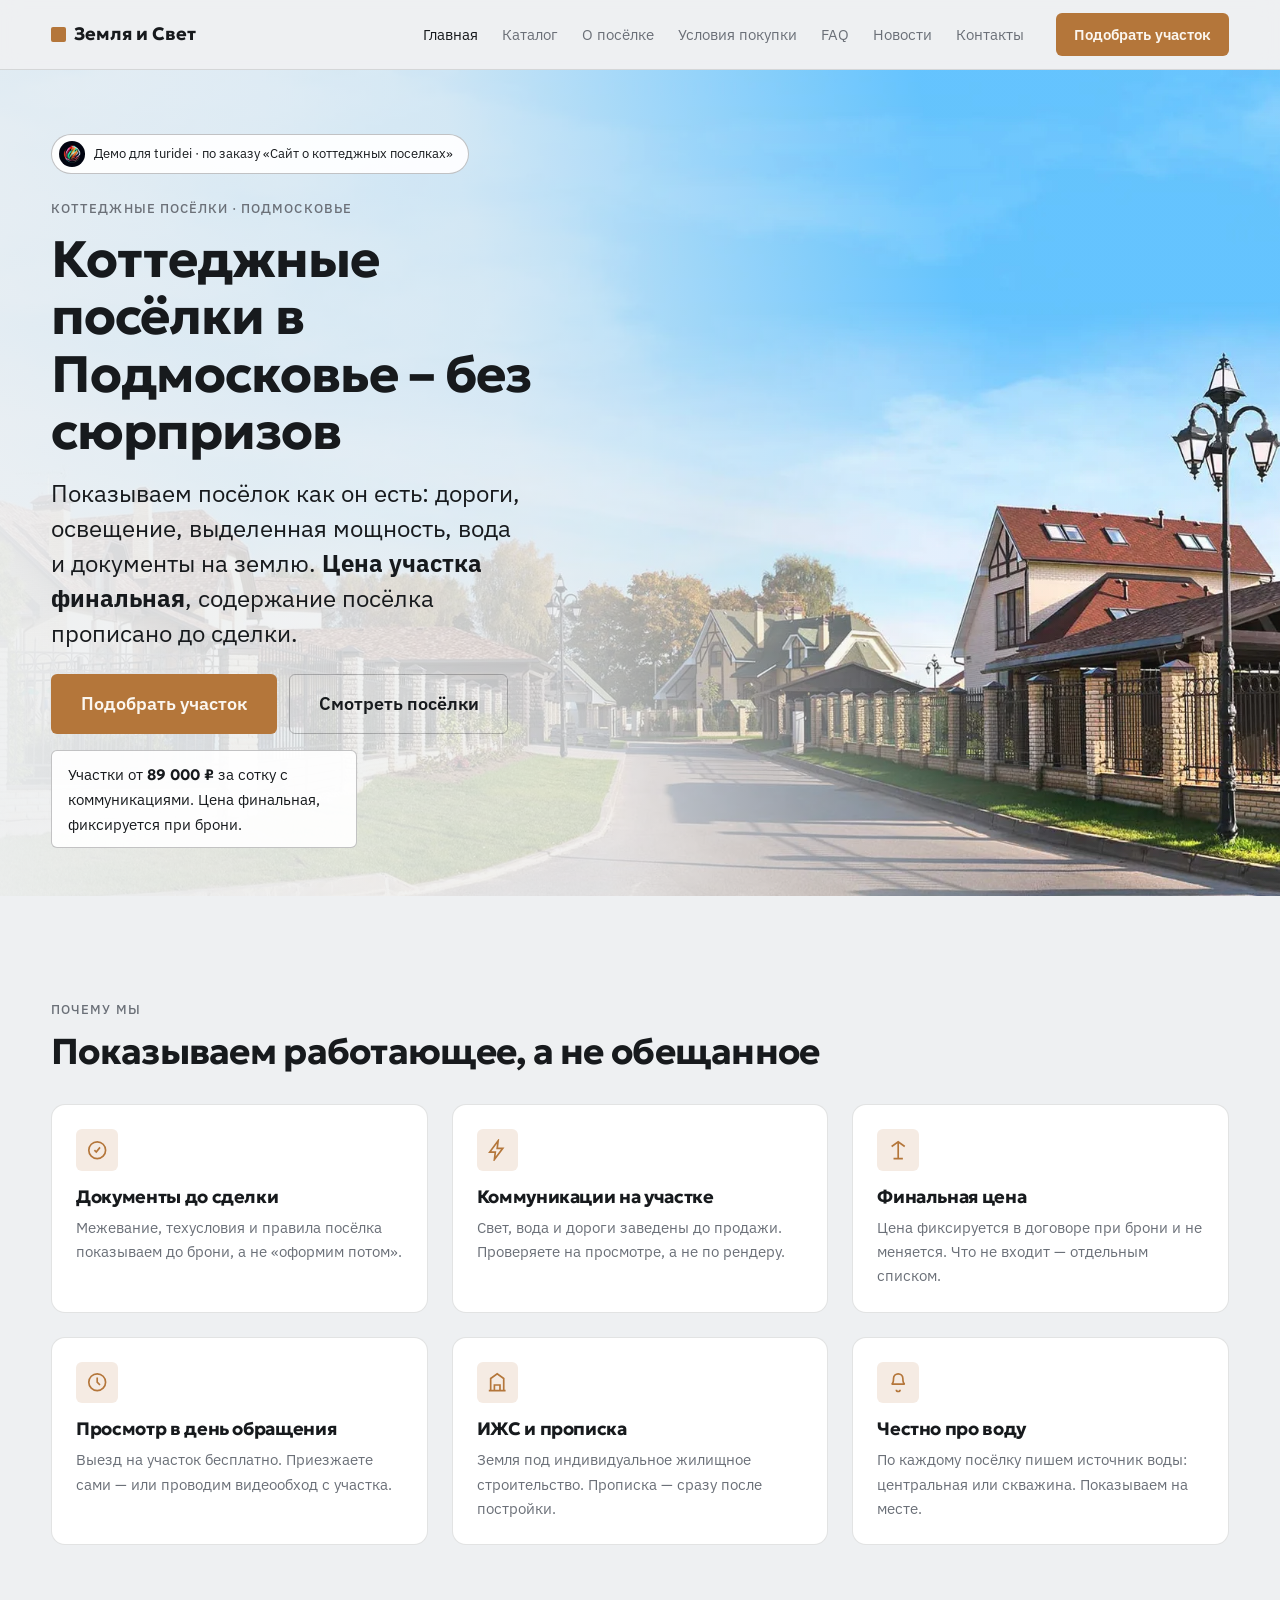
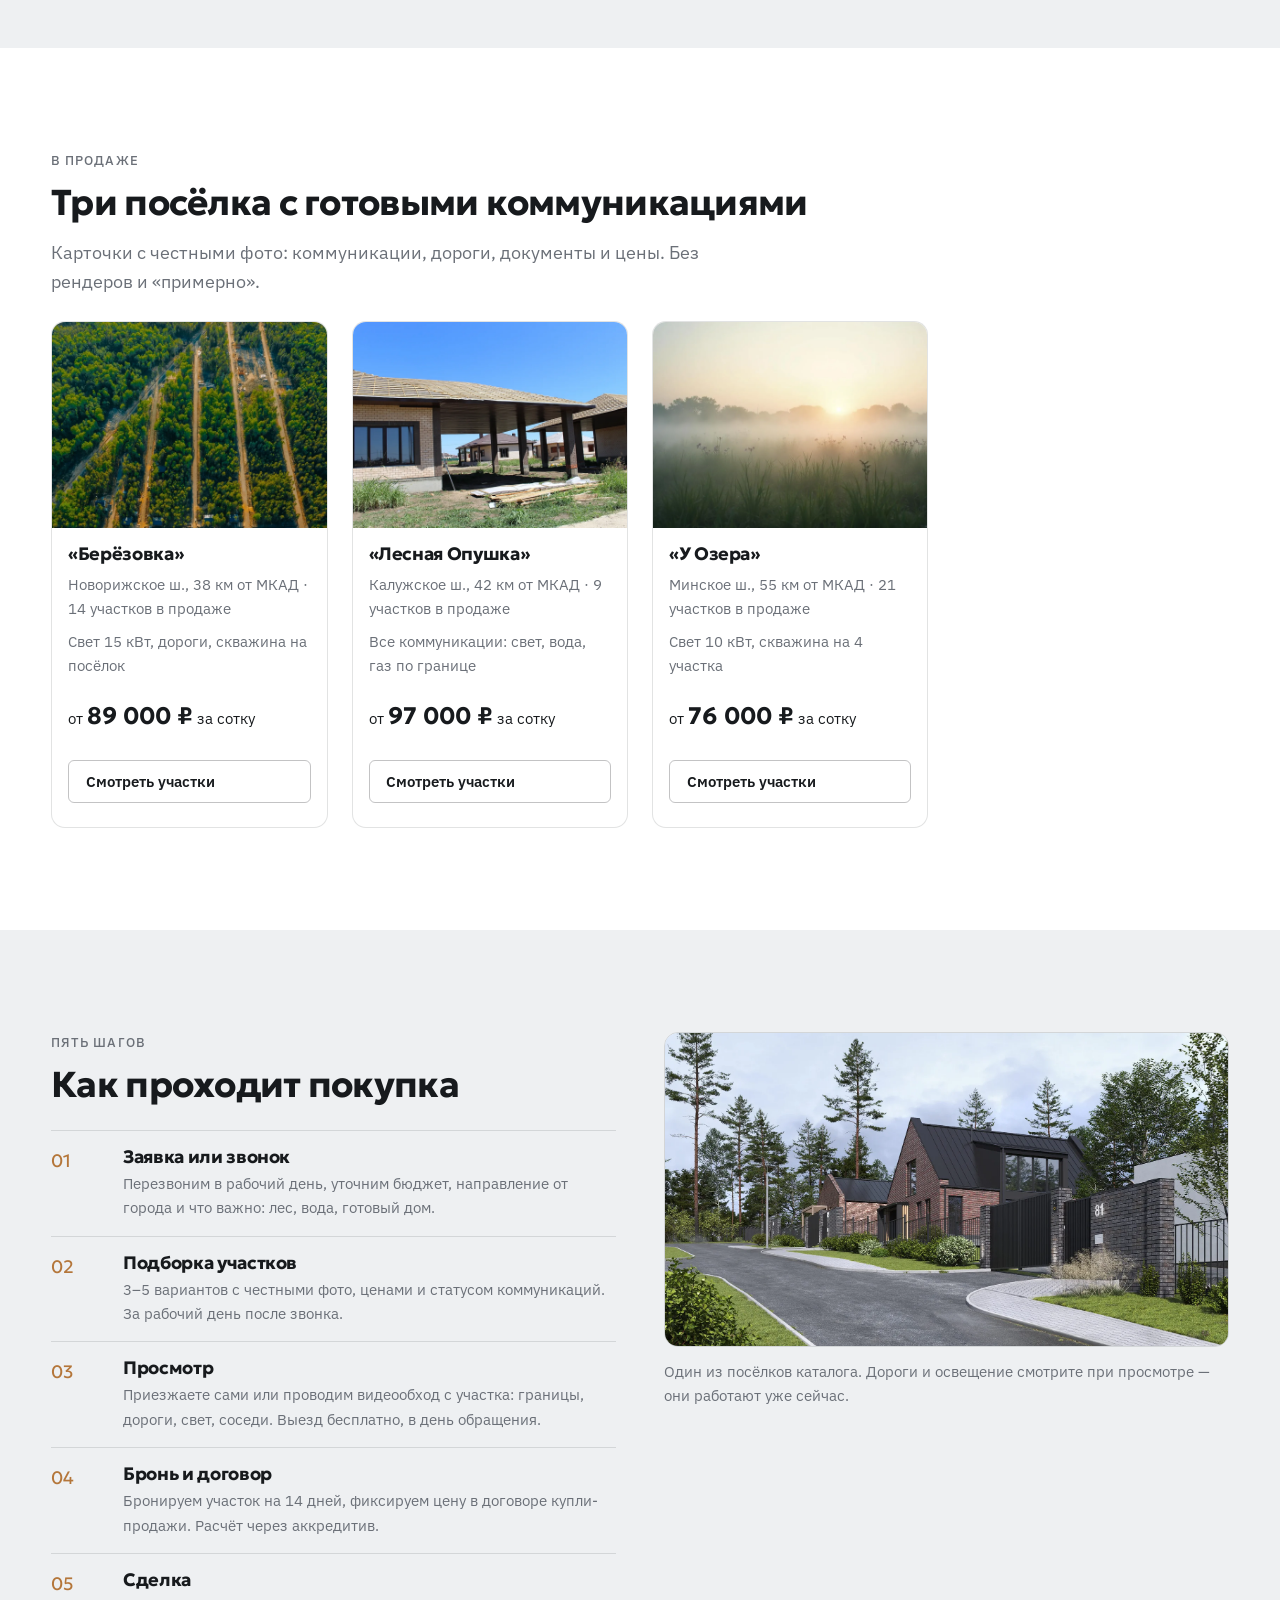
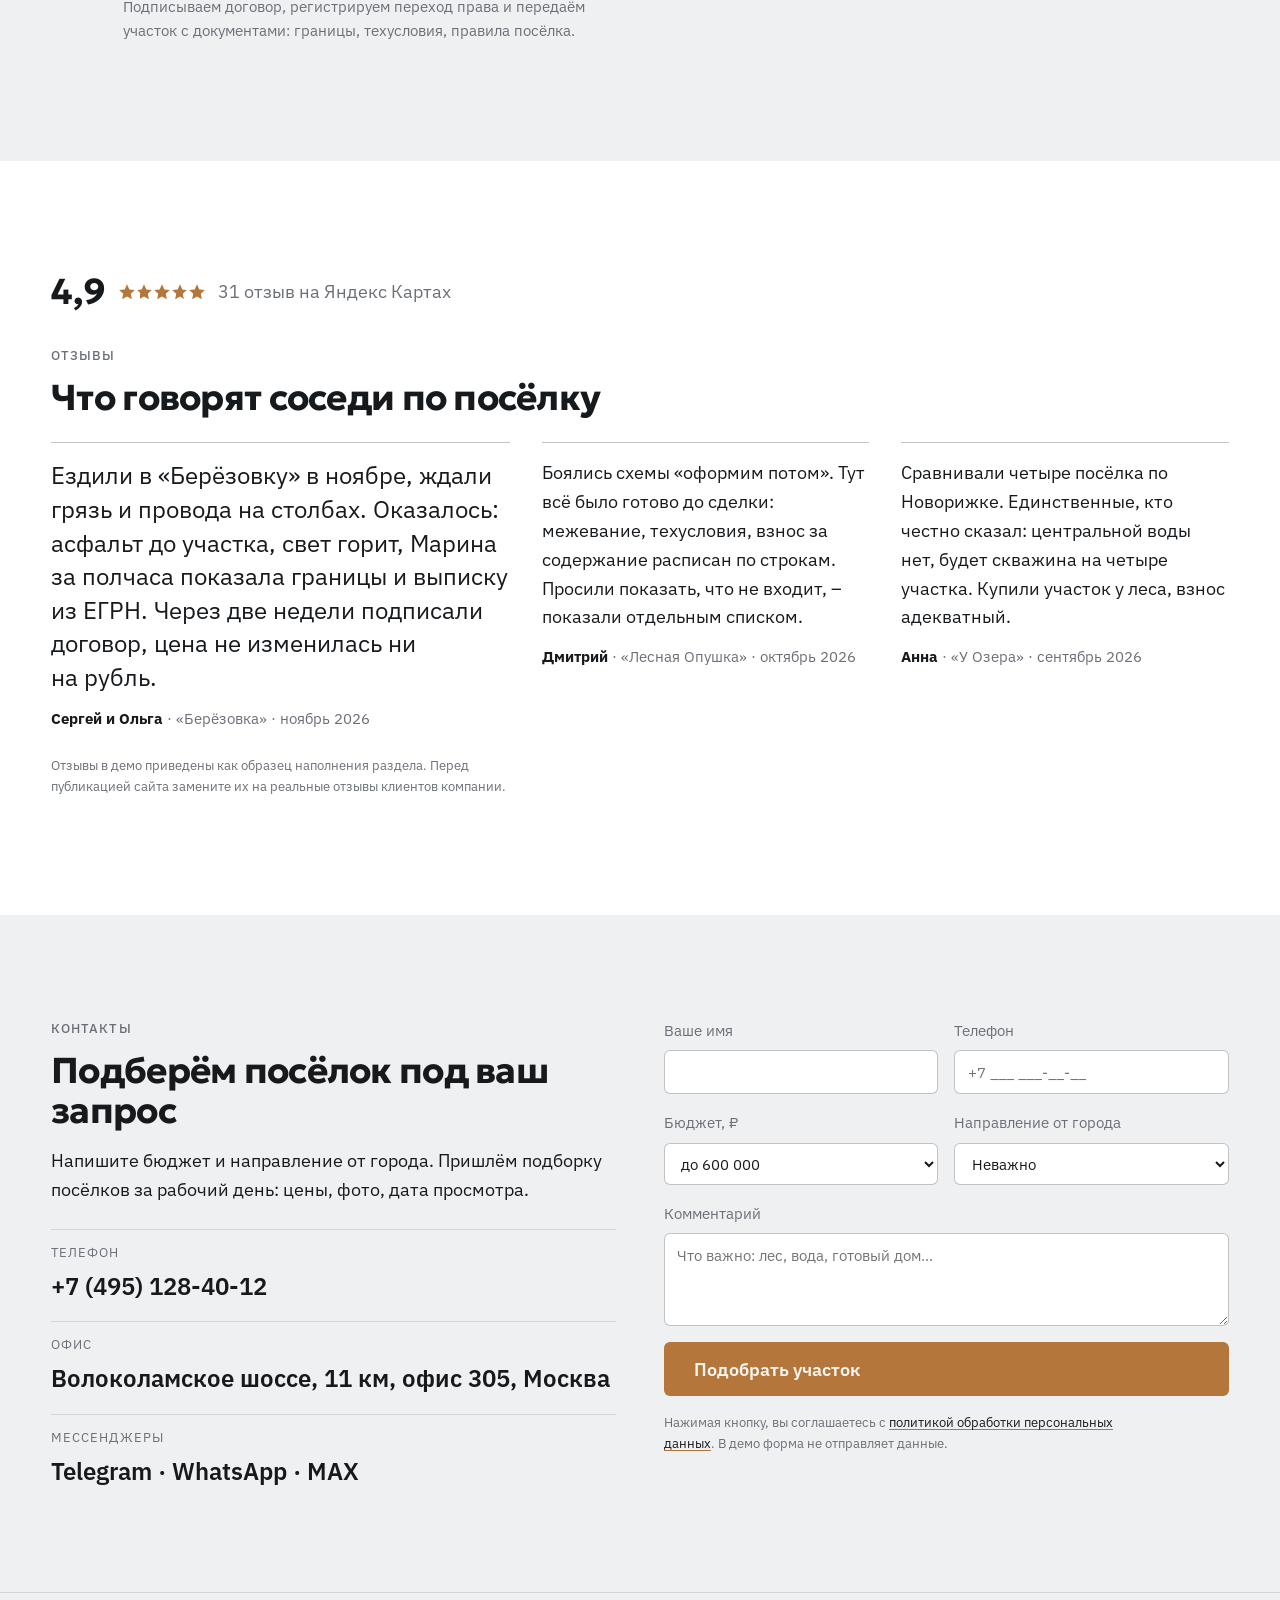
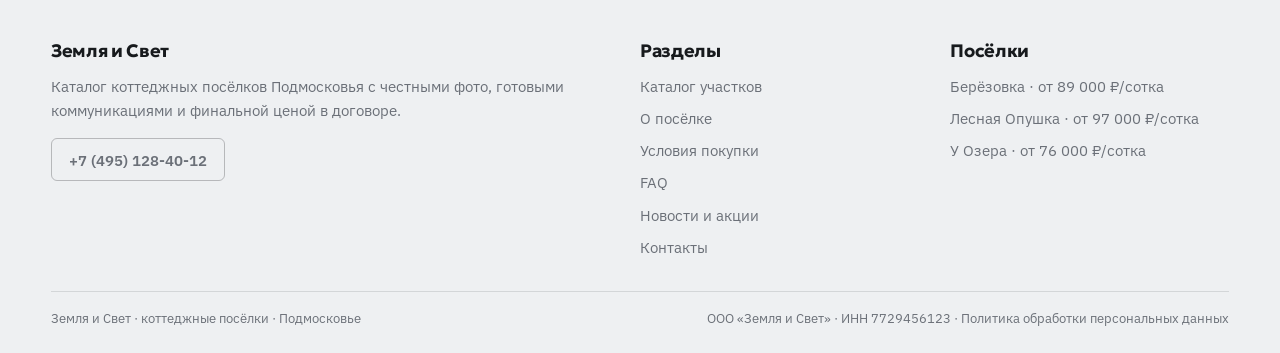
==== commit a6c48a83: "Контент прижат к левому краю" ====
--- a/index.html
+++ b/index.html
@@ -13,7 +13,7 @@
   <link rel="preconnect" href="https://fonts.gstatic.com" crossorigin>
   <link href="https://fonts.googleapis.com/css2?family=Geologica:wght@500;600;700&family=IBM+Plex+Sans:wght@400;500;600&display=swap" rel="stylesheet">
   <link rel="icon" href="favicon.svg" type="image/svg+xml">
-  <link rel="stylesheet" href="css/site.css">
+  <link rel="stylesheet" href="css/site.css?v=4">
   <style>
     /* главная: все тексты строго влево */
     main h1, main h2, main h3, main h4, main p, main li, main dd, main dt,
@@ -245,7 +245,7 @@
   </div>
 </footer>
 
-<script src="js/data.js"></script>
+<script src="js/data.js?v=4"></script>
 <script>
   // карточки посёлков и отзывы рендерятся из единых данных
   (function () {
@@ -269,6 +269,6 @@
     }).join("");
   })();
 </script>
-<script src="js/site.js"></script>
+<script src="js/site.js?v=4"></script>
 </body>
 </html>
--- a/css/site.css
+++ b/css/site.css
@@ -50,7 +50,7 @@
 h3 { font-size: var(--t-lg); }
 p { margin: 0 0 var(--s4); max-width: var(--measure); }
 
-.wrap { width: min(100% - 2 * var(--gutter), 76rem); margin-inline: auto; }
+.wrap { width: min(100% - 2 * var(--gutter), 76rem); margin-left: var(--gutter); margin-right: auto; }
 .section { padding-block: var(--section); }
 .section--tight { padding-block: calc(var(--section) / 2); }
 .section--surface { background: var(--surface); }
